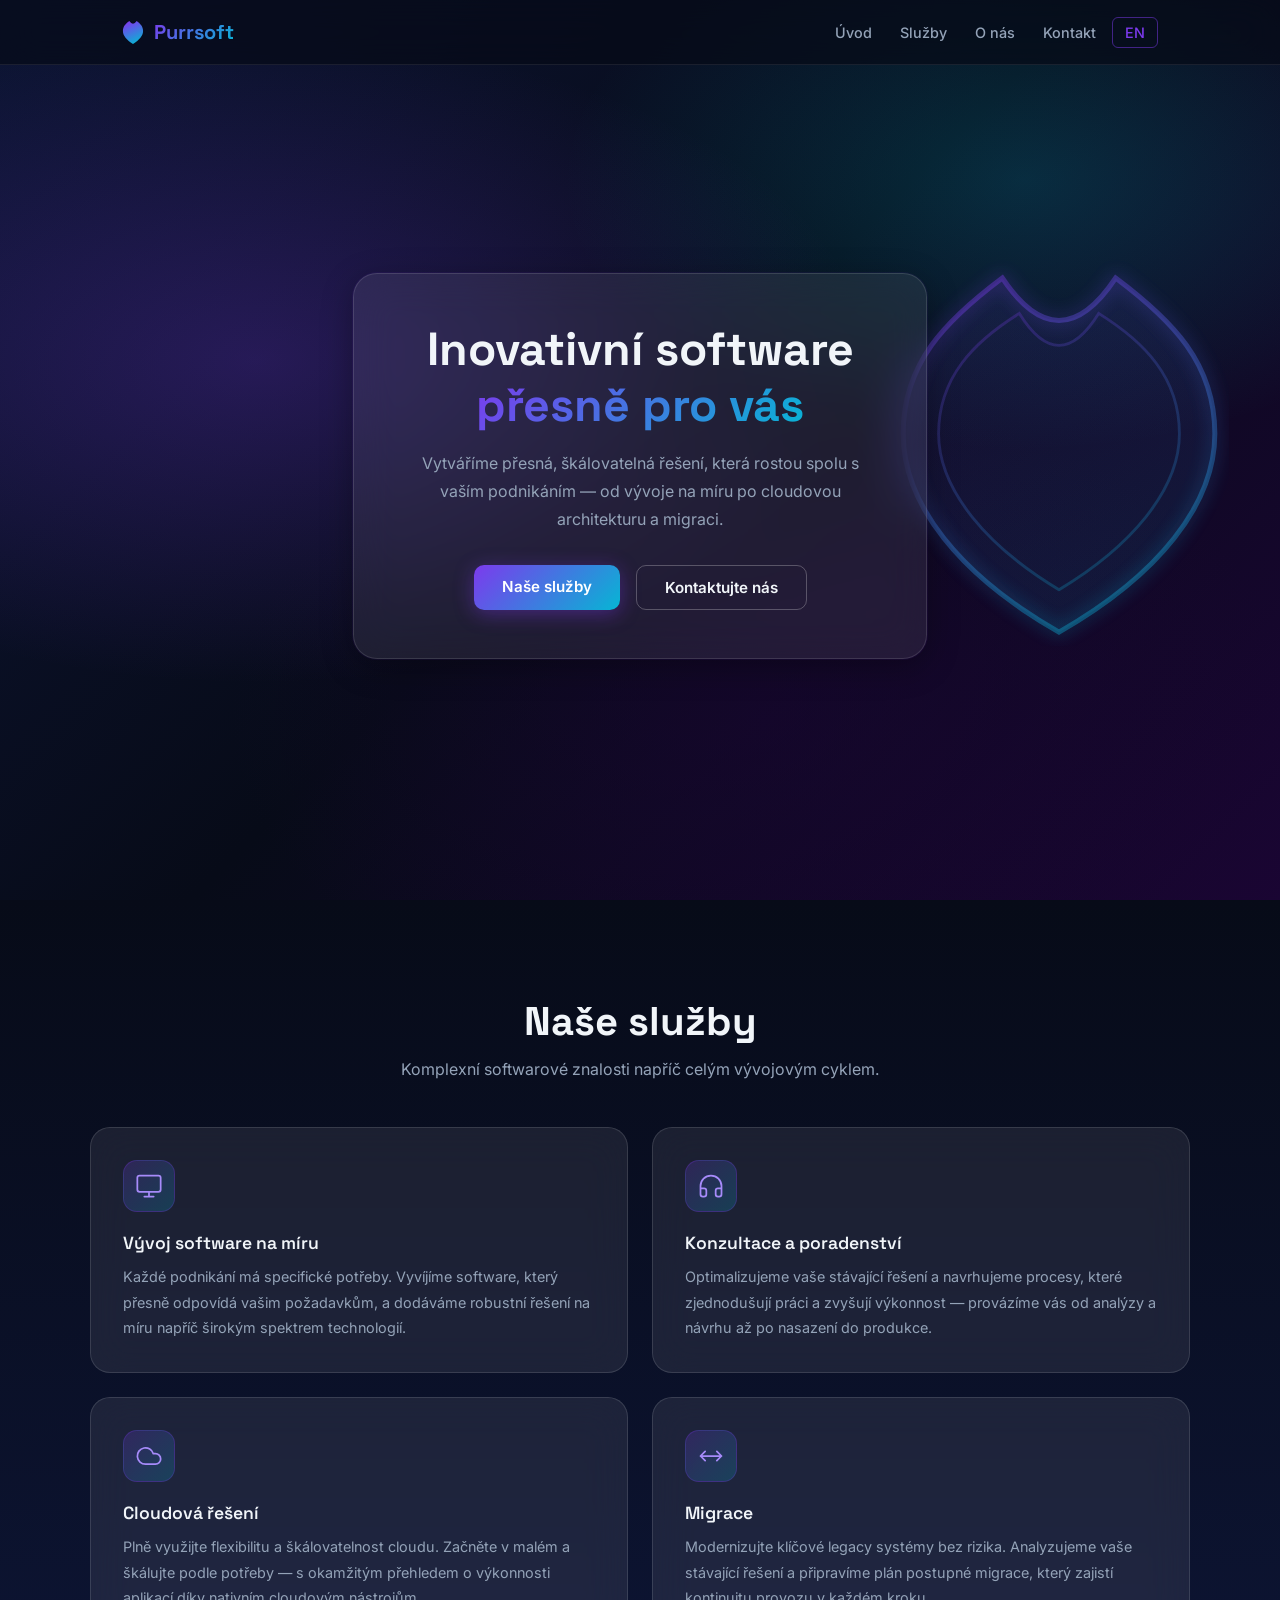
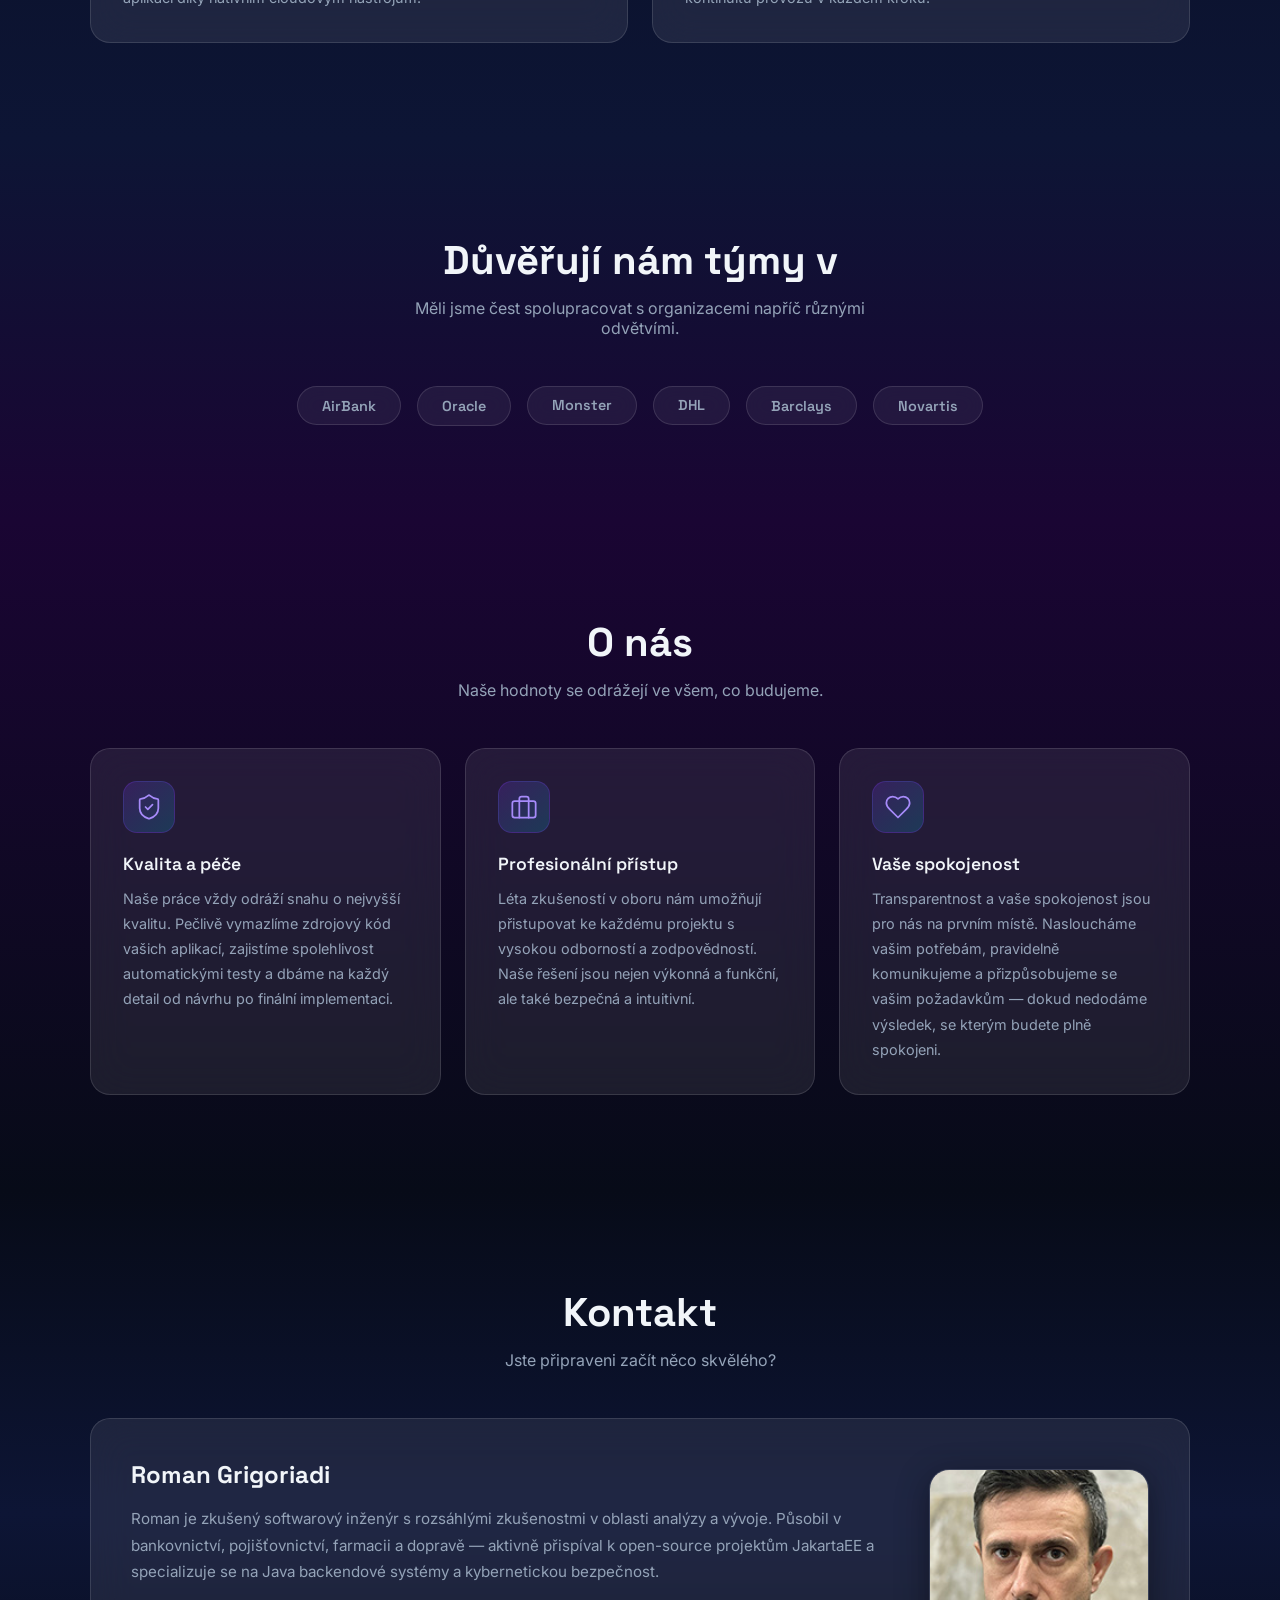
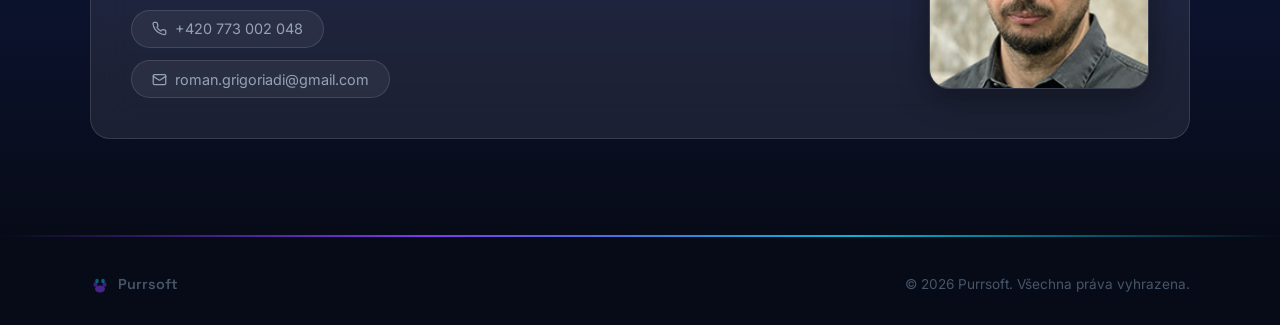
==== cs/index.html @ aad58c9e "Initial commit" ====
<!DOCTYPE html>
<html lang="cs">
<head>
    <meta charset="UTF-8">
    <meta name="viewport" content="width=device-width, initial-scale=1.0">
    <title>Purrsoft – Softwarová řešení</title>
    <link rel="preconnect" href="https://fonts.googleapis.com">
    <link rel="preconnect" href="https://fonts.gstatic.com" crossorigin>
    <link href="https://fonts.googleapis.com/css2?family=Space+Grotesk:wght@400;500;600;700&family=Inter:wght@400;500;600&display=swap" rel="stylesheet">
    <link rel="stylesheet" href="/styles.css">
    <script src="/script.js" defer></script>
</head>
<body>

    <!-- Navigace -->
    <header>
        <nav>
            <a href="#hero" class="nav-logo">
                <svg width="22" height="26" viewBox="0 0 24 28" fill="none" xmlns="http://www.w3.org/2000/svg" aria-hidden="true">
                    <defs>
                        <linearGradient id="catGradNav" x1="30%" y1="0%" x2="70%" y2="100%">
                            <stop offset="0%" stop-color="#7c3aed"/>
                            <stop offset="100%" stop-color="#06b6d4"/>
                        </linearGradient>
                    </defs>
                    <path d="M12,27 C5,23 1,18 1,13 C1,8 4,5 8,2 Q12,8 16,2 C20,5 23,8 23,13 C23,18 19,23 12,27 Z"
                          fill="url(#catGradNav)"/>
                </svg>
                <span>Purrsoft</span>
            </a>
            <ul>
                <li><a href="#hero">Úvod</a></li>
                <li><a href="#services">Služby</a></li>
                <li><a href="#about">O nás</a></li>
                <li><a href="#contact">Kontakt</a></li>
                <li><a href="/index.html" class="lang-toggle">EN</a></li>
            </ul>
        </nav>
    </header>

    <!-- Hero -->
    <section class="hero" id="hero">
        <div class="hero-cat" aria-hidden="true">
            <svg width="340" height="397" viewBox="0 0 24 28" fill="none" xmlns="http://www.w3.org/2000/svg">
                <defs>
                    <linearGradient id="catGradHero" x1="30%" y1="0%" x2="70%" y2="100%">
                        <stop offset="0%" stop-color="#7c3aed"/>
                        <stop offset="100%" stop-color="#06b6d4"/>
                    </linearGradient>
                    <filter id="heroGlow" x="-20%" y="-20%" width="140%" height="140%">
                        <feGaussianBlur stdDeviation="0.6" result="blur"/>
                        <feMerge><feMergeNode in="blur"/><feMergeNode in="SourceGraphic"/></feMerge>
                    </filter>
                </defs>
                <path d="M12,27 C5,23 1,18 1,13 C1,8 4,5 8,2 Q12,8 16,2 C20,5 23,8 23,13 C23,18 19,23 12,27 Z"
                      fill="url(#catGradHero)" opacity="0.10"/>
                <path d="M12,27 C5,23 1,18 1,13 C1,8 4,5 8,2 Q12,8 16,2 C20,5 23,8 23,13 C23,18 19,23 12,27 Z"
                      fill="none" stroke="url(#catGradHero)" stroke-width="0.35" opacity="0.45" filter="url(#heroGlow)"/>
                <path d="M12,24 C7,21 3.5,17 3.5,13 C3.5,9 6,6.5 9.2,4.5 Q12,9 14.8,4.5 C18,6.5 20.5,9 20.5,13 C20.5,17 17,21 12,24 Z"
                      fill="none" stroke="url(#catGradHero)" stroke-width="0.2" opacity="0.25"/>
            </svg>
        </div>
        <div class="hero-content animate-on-scroll">
            <h1>Inovativní software<br><span class="gradient-text">přesně pro vás</span></h1>
            <p>Vytváříme přesná, škálovatelná řešení, která rostou spolu s vaším podnikáním — od vývoje na míru po cloudovou architekturu a migraci.</p>
            <div class="hero-ctas">
                <a href="#services" class="btn-primary">Naše služby</a>
                <a href="#contact" class="btn-outline">Kontaktujte nás</a>
            </div>
        </div>
    </section>

    <!-- Služby -->
    <section id="services" class="section">
        <div class="content">
            <div class="section-heading animate-on-scroll">
                <h2>Naše služby</h2>
                <p>Komplexní softwarové znalosti napříč celým vývojovým cyklem.</p>
            </div>
            <div class="service-grid">
                <div class="glass-card animate-on-scroll">
                    <div class="card-icon">
                        <svg width="28" height="28" viewBox="0 0 24 24" fill="none" stroke="currentColor" stroke-width="1.5" stroke-linecap="round" stroke-linejoin="round">
                            <rect x="2" y="3" width="20" height="14" rx="2"/>
                            <path d="M8 21h8M12 17v4"/>
                        </svg>
                    </div>
                    <h3>Vývoj software na míru</h3>
                    <p>Každé podnikání má specifické potřeby. Vyvíjíme software, který přesně odpovídá vašim požadavkům, a dodáváme robustní řešení na míru napříč širokým spektrem technologií.</p>
                </div>
                <div class="glass-card animate-on-scroll">
                    <div class="card-icon">
                        <svg width="28" height="28" viewBox="0 0 24 24" fill="none" stroke="currentColor" stroke-width="1.5" stroke-linecap="round" stroke-linejoin="round">
                            <path d="M3 14h3a2 2 0 0 1 2 2v3a2 2 0 0 1-2 2H5a2 2 0 0 1-2-2v-7a9 9 0 0 1 18 0v7a2 2 0 0 1-2 2h-1a2 2 0 0 1-2-2v-3a2 2 0 0 1 2-2h3"/>
                        </svg>
                    </div>
                    <h3>Konzultace a poradenství</h3>
                    <p>Optimalizujeme vaše stávající řešení a navrhujeme procesy, které zjednodušují práci a zvyšují výkonnost — provázíme vás od analýzy a návrhu až po nasazení do produkce.</p>
                </div>
                <div class="glass-card animate-on-scroll">
                    <div class="card-icon">
                        <svg width="28" height="28" viewBox="0 0 24 24" fill="none" stroke="currentColor" stroke-width="1.5" stroke-linecap="round" stroke-linejoin="round">
                            <path d="M17.5 19H9a7 7 0 1 1 6.71-9h1.79a4.5 4.5 0 1 1 0 9z"/>
                        </svg>
                    </div>
                    <h3>Cloudová řešení</h3>
                    <p>Plně využijte flexibilitu a škálovatelnost cloudu. Začněte v malém a škálujte podle potřeby — s okamžitým přehledem o výkonnosti aplikací díky nativním cloudovým nástrojům.</p>
                </div>
                <div class="glass-card animate-on-scroll">
                    <div class="card-icon">
                        <svg width="28" height="28" viewBox="0 0 24 24" fill="none" stroke="currentColor" stroke-width="1.5" stroke-linecap="round" stroke-linejoin="round">
                            <path d="m17 8 4 4-4 4M3 12h18M7 8 3 12l4 4"/>
                        </svg>
                    </div>
                    <h3>Migrace</h3>
                    <p>Modernizujte klíčové legacy systémy bez rizika. Analyzujeme vaše stávající řešení a připravíme plán postupné migrace, který zajistí kontinuitu provozu v každém kroku.</p>
                </div>
            </div>
        </div>
    </section>

    <!-- Zákazníci -->
    <section id="customers" class="section">
        <div class="content">
            <div class="section-heading animate-on-scroll">
                <h2>Důvěřují nám týmy v</h2>
                <p>Měli jsme čest spolupracovat s organizacemi napříč různými odvětvími.</p>
            </div>
            <div class="customers-row animate-on-scroll">
                <span class="customer-badge">AirBank</span>
                <span class="customer-badge">Oracle</span>
                <span class="customer-badge">Monster</span>
                <span class="customer-badge">DHL</span>
                <span class="customer-badge">Barclays</span>
                <span class="customer-badge">Novartis</span>
            </div>
        </div>
    </section>

    <!-- O nás -->
    <section id="about" class="section">
        <div class="content">
            <div class="section-heading animate-on-scroll">
                <h2>O nás</h2>
                <p>Naše hodnoty se odrážejí ve všem, co budujeme.</p>
            </div>
            <div class="about-grid">
                <div class="glass-card animate-on-scroll">
                    <div class="card-icon">
                        <svg width="28" height="28" viewBox="0 0 24 24" fill="none" stroke="currentColor" stroke-width="1.5" stroke-linecap="round" stroke-linejoin="round">
                            <path d="M20 13c0 5-3.5 7.5-7.66 8.95a1 1 0 0 1-.67-.01C7.5 20.5 4 18 4 13V6a1 1 0 0 1 1-1c2 0 4.5-1.2 6.24-2.72a1.17 1.17 0 0 1 1.52 0C14.51 3.81 17 5 19 5a1 1 0 0 1 1 1z"/>
                            <path d="m9 12 2 2 4-4"/>
                        </svg>
                    </div>
                    <h3>Kvalita a péče</h3>
                    <p>Naše práce vždy odráží snahu o nejvyšší kvalitu. Pečlivě vymazlíme zdrojový kód vašich aplikací, zajistíme spolehlivost automatickými testy a dbáme na každý detail od návrhu po finální implementaci.</p>
                </div>
                <div class="glass-card animate-on-scroll">
                    <div class="card-icon">
                        <svg width="28" height="28" viewBox="0 0 24 24" fill="none" stroke="currentColor" stroke-width="1.5" stroke-linecap="round" stroke-linejoin="round">
                            <rect width="20" height="14" x="2" y="7" rx="2"/>
                            <path d="M16 21V5a2 2 0 0 0-2-2h-4a2 2 0 0 0-2 2v16"/>
                        </svg>
                    </div>
                    <h3>Profesionální přístup</h3>
                    <p>Léta zkušeností v oboru nám umožňují přistupovat ke každému projektu s vysokou odborností a zodpovědností. Naše řešení jsou nejen výkonná a funkční, ale také bezpečná a intuitivní.</p>
                </div>
                <div class="glass-card animate-on-scroll">
                    <div class="card-icon">
                        <svg width="28" height="28" viewBox="0 0 24 24" fill="none" stroke="currentColor" stroke-width="1.5" stroke-linecap="round" stroke-linejoin="round">
                            <path d="M19 14c1.49-1.46 3-3.21 3-5.5A5.5 5.5 0 0 0 16.5 3c-1.76 0-3 .5-4.5 2-1.5-1.5-2.74-2-4.5-2A5.5 5.5 0 0 0 2 8.5c0 2.3 1.5 4.05 3 5.5l7 7Z"/>
                        </svg>
                    </div>
                    <h3>Vaše spokojenost</h3>
                    <p>Transparentnost a vaše spokojenost jsou pro nás na prvním místě. Nasloucháme vašim potřebám, pravidelně komunikujeme a přizpůsobujeme se vašim požadavkům — dokud nedodáme výsledek, se kterým budete plně spokojeni.</p>
                </div>
            </div>
        </div>
    </section>

    <!-- Kontakt -->
    <section id="contact" class="section">
        <div class="content">
            <div class="section-heading animate-on-scroll">
                <h2>Kontakt</h2>
                <p>Jste připraveni začít něco skvělého?</p>
            </div>
            <div class="contact-card animate-on-scroll">
                <div class="contact-info">
                    <h3>Roman Grigoriadi</h3>
                    <p>Roman je zkušený softwarový inženýr s rozsáhlými zkušenostmi v oblasti analýzy a vývoje. Působil v bankovnictví, pojišťovnictví, farmacii a dopravě — aktivně přispíval k open-source projektům JakartaEE a specializuje se na Java backendové systémy a kybernetickou bezpečnost.</p>
                    <div class="contact-links">
                        <a href="tel:+420773002048" class="contact-pill">
                            <svg width="15" height="15" viewBox="0 0 24 24" fill="none" stroke="currentColor" stroke-width="2" stroke-linecap="round" stroke-linejoin="round"><path d="M22 16.92v3a2 2 0 0 1-2.18 2 19.79 19.79 0 0 1-8.63-3.07A19.5 19.5 0 0 1 4.69 13.1a19.79 19.79 0 0 1-3.07-8.67A2 2 0 0 1 3.6 2.28h3a2 2 0 0 1 2 1.72 12.84 12.84 0 0 0 .7 2.81 2 2 0 0 1-.45 2.11L7.91 9.91a16 16 0 0 0 6.18 6.18l1.81-1.81a2 2 0 0 1 2.11-.45 12.84 12.84 0 0 0 2.81.7A2 2 0 0 1 22 16.92z"/></svg>
                            +420 773 002 048
                        </a>
                        <a href="mailto:roman.grigoriadi@gmail.com" class="contact-pill">
                            <svg width="15" height="15" viewBox="0 0 24 24" fill="none" stroke="currentColor" stroke-width="2" stroke-linecap="round" stroke-linejoin="round"><rect width="20" height="16" x="2" y="4" rx="2"/><path d="m22 7-8.97 5.7a1.94 1.94 0 0 1-2.06 0L2 7"/></svg>
                            roman.grigoriadi@gmail.com
                        </a>
                    </div>
                </div>
                <div class="contact-photo-wrap">
                    <img src="../media/roman.jpg" alt="Roman Grigoriadi" class="contact-photo" />
                </div>
            </div>
        </div>
    </section>

    <!-- Patička -->
    <footer id="footer">
        <div class="footer-inner">
            <div class="footer-brand">
                <svg width="20" height="18" viewBox="0 0 20 18" fill="none" xmlns="http://www.w3.org/2000/svg" aria-hidden="true">
                    <ellipse cx="10" cy="14" rx="5" ry="3.5" fill="rgba(124,58,237,0.55)"/>
                    <ellipse cx="5.5" cy="9.5" rx="2" ry="2.5" fill="rgba(124,58,237,0.45)"/>
                    <ellipse cx="14.5" cy="9.5" rx="2" ry="2.5" fill="rgba(124,58,237,0.45)"/>
                    <ellipse cx="7" cy="6" rx="1.8" ry="2.2" fill="rgba(6,182,212,0.5)"/>
                    <ellipse cx="13" cy="6" rx="1.8" ry="2.2" fill="rgba(6,182,212,0.5)"/>
                </svg>
                <span>Purrsoft</span>
            </div>
            <p>&copy; 2026 Purrsoft. Všechna práva vyhrazena.</p>
        </div>
    </footer>

</body>
</html>
---- styles.css ----
/* =============================================
   Purrsoft 2026 – Glassmorphism Redesign
   ============================================= */

*, *::before, *::after {
    margin: 0;
    padding: 0;
    box-sizing: border-box;
}

html {
    scroll-behavior: smooth;
}

body {
    font-family: 'Inter', sans-serif;
    background-color: #070b18;
    color: #f1f5f9;
    min-height: 100vh;
    overflow-x: hidden;
}

/* ---- Navigation ---- */

header {
    position: fixed;
    top: 0;
    left: 0;
    width: 100%;
    z-index: 100;
    background: rgba(7, 11, 24, 0.7);
    backdrop-filter: blur(20px);
    -webkit-backdrop-filter: blur(20px);
    border-bottom: 1px solid rgba(255, 255, 255, 0.08);
}

nav {
    display: flex;
    align-items: center;
    justify-content: space-between;
    max-width: 1100px;
    margin: 0 auto;
    padding: 0 2rem;
    height: 64px;
}

.nav-logo {
    display: flex;
    align-items: center;
    gap: 0.6rem;
    text-decoration: none;
    font-family: 'Space Grotesk', sans-serif;
    font-weight: 700;
    font-size: 1.25rem;
}

.nav-logo span {
    background: linear-gradient(135deg, #7c3aed, #06b6d4);
    -webkit-background-clip: text;
    -webkit-text-fill-color: transparent;
    background-clip: text;
}

nav ul {
    list-style: none;
    display: flex;
    gap: 0.25rem;
    align-items: center;
}

nav ul li a {
    color: #94a3b8;
    text-decoration: none;
    font-size: 0.9rem;
    font-weight: 500;
    padding: 0.4rem 0.75rem;
    border-radius: 6px;
    transition: color 0.2s, background 0.2s;
}

nav ul li a:hover {
    color: #f1f5f9;
    background: rgba(255, 255, 255, 0.06);
}

.lang-toggle {
    border: 1px solid rgba(124, 58, 237, 0.5) !important;
    color: #7c3aed !important;
}

.lang-toggle:hover {
    background: rgba(124, 58, 237, 0.15) !important;
    color: #a78bfa !important;
}

/* ---- Hero ---- */

.hero {
    position: relative;
    width: 100%;
    min-height: 100vh;
    display: flex;
    align-items: center;
    justify-content: center;
    overflow: hidden;
    padding: 64px 2rem 2rem;
}

.hero::before {
    content: '';
    position: absolute;
    inset: 0;
    background:
        radial-gradient(ellipse 80% 60% at 20% 40%, rgba(124, 58, 237, 0.25) 0%, transparent 60%),
        radial-gradient(ellipse 60% 50% at 80% 20%, rgba(6, 182, 212, 0.2) 0%, transparent 60%),
        radial-gradient(ellipse 70% 60% at 60% 80%, rgba(26, 5, 51, 0.5) 0%, transparent 60%),
        linear-gradient(135deg, #0d1535 0%, #070b18 50%, #1a0533 100%);
    z-index: 0;
}

.hero-cat {
    position: absolute;
    right: 4%;
    top: 50%;
    transform: translateY(-50%);
    pointer-events: none;
    z-index: 1;
}

.hero-content {
    position: relative;
    z-index: 2;
    background: rgba(255, 255, 255, 0.08);
    backdrop-filter: blur(20px);
    -webkit-backdrop-filter: blur(20px);
    border: 1px solid rgba(255, 255, 255, 0.12);
    border-radius: 24px;
    padding: 3rem 3.5rem;
    max-width: 580px;
    text-align: center;
    animation: float 6s ease-in-out infinite;
    box-shadow: 0 8px 32px rgba(0, 0, 0, 0.3), 0 0 0 1px rgba(124, 58, 237, 0.08);
}

@keyframes float {
    0%, 100% { transform: translateY(0); }
    50%       { transform: translateY(-12px); }
}

.hero-content h1 {
    font-family: 'Space Grotesk', sans-serif;
    font-size: clamp(1.9rem, 5vw, 2.9rem);
    font-weight: 700;
    line-height: 1.2;
    margin-bottom: 1rem;
    color: #f1f5f9;
}

.gradient-text {
    background: linear-gradient(135deg, #7c3aed, #06b6d4);
    -webkit-background-clip: text;
    -webkit-text-fill-color: transparent;
    background-clip: text;
}

.hero-content p {
    color: #94a3b8;
    font-size: 1rem;
    line-height: 1.75;
    max-width: 460px;
    margin: 0 auto 2rem;
}

.hero-ctas {
    display: flex;
    gap: 1rem;
    justify-content: center;
    flex-wrap: wrap;
}

.btn-primary {
    padding: 0.75rem 1.75rem;
    background: linear-gradient(135deg, #7c3aed, #06b6d4);
    color: #fff;
    text-decoration: none;
    font-weight: 600;
    font-size: 0.95rem;
    border-radius: 10px;
    transition: opacity 0.2s, transform 0.2s;
    box-shadow: 0 4px 20px rgba(124, 58, 237, 0.4);
}

.btn-primary:hover {
    opacity: 0.88;
    transform: translateY(-2px);
}

.btn-outline {
    padding: 0.75rem 1.75rem;
    background: transparent;
    color: #f1f5f9;
    text-decoration: none;
    font-weight: 600;
    font-size: 0.95rem;
    border-radius: 10px;
    border: 1px solid rgba(255, 255, 255, 0.25);
    transition: background 0.2s, transform 0.2s;
}

.btn-outline:hover {
    background: rgba(255, 255, 255, 0.08);
    transform: translateY(-2px);
}

/* ---- Sections (shared) ---- */

.section {
    padding: 6rem 2rem;
    display: flex;
    justify-content: center;
}

section {
    scroll-margin-top: 80px;
}

.content {
    width: 100%;
    max-width: 1100px;
}

.section-heading {
    text-align: center;
    margin-bottom: 3rem;
}

.section-heading h2 {
    font-family: 'Space Grotesk', sans-serif;
    font-size: clamp(1.75rem, 4vw, 2.5rem);
    font-weight: 700;
    color: #f1f5f9;
    margin-bottom: 0.75rem;
}

.section-heading p {
    color: #94a3b8;
    font-size: 1rem;
    max-width: 480px;
    margin: 0 auto;
}

/* ---- Glass Card ---- */

.glass-card {
    background: rgba(255, 255, 255, 0.08);
    backdrop-filter: blur(20px);
    -webkit-backdrop-filter: blur(20px);
    border: 1px solid rgba(255, 255, 255, 0.12);
    border-radius: 20px;
    padding: 2rem;
    transition: transform 0.3s ease, box-shadow 0.3s ease, border-color 0.3s ease;
}

.glass-card:hover {
    transform: translateY(-6px) scale(1.01);
    box-shadow:
        0 20px 40px rgba(0, 0, 0, 0.3),
        0 0 0 1px rgba(124, 58, 237, 0.3),
        0 0 30px rgba(124, 58, 237, 0.12);
    border-color: rgba(124, 58, 237, 0.4);
}

.card-icon {
    width: 52px;
    height: 52px;
    background: linear-gradient(135deg, rgba(124, 58, 237, 0.2), rgba(6, 182, 212, 0.2));
    border: 1px solid rgba(124, 58, 237, 0.25);
    border-radius: 14px;
    display: flex;
    align-items: center;
    justify-content: center;
    margin-bottom: 1.25rem;
    color: #a78bfa;
}

.glass-card h3 {
    font-family: 'Space Grotesk', sans-serif;
    font-size: 1.1rem;
    font-weight: 600;
    color: #f1f5f9;
    margin-bottom: 0.65rem;
}

.glass-card p {
    color: #94a3b8;
    font-size: 0.9rem;
    line-height: 1.75;
    max-width: 100%;
    margin: 0;
}

/* ---- Services ---- */

#services {
    background: linear-gradient(180deg, #070b18 0%, #0d1535 100%);
}

.service-grid {
    display: grid;
    grid-template-columns: repeat(2, 1fr);
    gap: 1.5rem;
}

/* ---- Customers ---- */

#customers {
    background: linear-gradient(180deg, #0d1535 0%, #1a0533 100%);
}

.customers-row {
    display: flex;
    flex-wrap: wrap;
    gap: 1rem;
    justify-content: center;
}

.customer-badge {
    background: rgba(255, 255, 255, 0.06);
    border: 1px solid rgba(255, 255, 255, 0.12);
    color: #94a3b8;
    font-family: 'Space Grotesk', sans-serif;
    font-weight: 600;
    font-size: 0.9rem;
    padding: 0.6rem 1.5rem;
    border-radius: 100px;
    backdrop-filter: blur(10px);
    transition: transform 0.2s, color 0.2s, border-color 0.2s;
    cursor: default;
}

.customer-badge:hover {
    transform: scale(1.05);
    color: #f1f5f9;
    border-color: rgba(124, 58, 237, 0.4);
}

/* ---- About ---- */

#about {
    background: linear-gradient(180deg, #1a0533 0%, #070b18 100%);
}

.about-grid {
    display: grid;
    grid-template-columns: repeat(3, 1fr);
    gap: 1.5rem;
}

/* ---- Contact ---- */

#contact {
    background: linear-gradient(180deg, #070b18 0%, #0d1535 50%, #070b18 100%);
}

.contact-card {
    background: rgba(255, 255, 255, 0.08);
    backdrop-filter: blur(20px);
    -webkit-backdrop-filter: blur(20px);
    border: 1px solid rgba(255, 255, 255, 0.12);
    border-radius: 20px;
    padding: 2.5rem;
    display: flex;
    gap: 2.5rem;
    align-items: center;
}

.contact-info {
    flex: 1;
}

.contact-info h3 {
    font-family: 'Space Grotesk', sans-serif;
    font-size: 1.5rem;
    font-weight: 700;
    color: #f1f5f9;
    margin-bottom: 1rem;
}

.contact-info > p {
    color: #94a3b8;
    font-size: 0.95rem;
    line-height: 1.75;
    margin-bottom: 1.5rem;
    max-width: 100%;
}

.contact-links {
    display: flex;
    flex-direction: column;
    gap: 0.75rem;
}

.contact-pill {
    display: inline-flex;
    align-items: center;
    gap: 0.5rem;
    padding: 0.6rem 1.25rem;
    background: rgba(255, 255, 255, 0.06);
    border: 1px solid rgba(255, 255, 255, 0.12);
    border-radius: 100px;
    color: #94a3b8;
    text-decoration: none;
    font-size: 0.9rem;
    width: fit-content;
    transition: color 0.2s, border-color 0.2s, background 0.2s;
}

.contact-pill:hover {
    color: #f1f5f9;
    border-color: rgba(6, 182, 212, 0.4);
    background: rgba(6, 182, 212, 0.08);
}

.contact-photo-wrap {
    flex-shrink: 0;
}

.contact-photo {
    width: 220px;
    height: 220px;
    object-fit: cover;
    border-radius: 20px;
    border: 1px solid rgba(255, 255, 255, 0.12);
    box-shadow: 0 8px 32px rgba(0, 0, 0, 0.4);
    display: block;
}

/* ---- Footer ---- */

footer {
    background: #070b18;
    padding: 2.5rem 2rem 2rem;
    position: relative;
}

footer::before {
    content: '';
    position: absolute;
    top: 0;
    left: 0;
    right: 0;
    height: 2px;
    background: linear-gradient(90deg, transparent, #7c3aed, #06b6d4, transparent);
}

.footer-inner {
    max-width: 1100px;
    margin: 0 auto;
    display: flex;
    align-items: center;
    justify-content: space-between;
}

.footer-brand {
    display: flex;
    align-items: center;
    gap: 0.5rem;
    font-family: 'Space Grotesk', sans-serif;
    font-weight: 600;
    color: #475569;
    font-size: 0.9rem;
}

footer p {
    color: #475569;
    font-size: 0.85rem;
    margin: 0;
}

/* ---- Scroll Animations ---- */

.animate-on-scroll {
    opacity: 0;
    transform: translateY(30px);
    transition: opacity 0.6s ease, transform 0.6s ease;
}

.animate-on-scroll.visible {
    opacity: 1;
    transform: translateY(0);
}

/* ---- Responsive ---- */

@media (max-width: 768px) {
    .service-grid {
        grid-template-columns: 1fr;
    }

    .about-grid {
        grid-template-columns: 1fr;
    }

    .contact-card {
        flex-direction: column;
    }

    .contact-photo-wrap {
        order: -1;
    }

    .contact-photo {
        width: 160px;
        height: 160px;
    }

    .hero-cat {
        display: none;
    }

    .hero-content {
        padding: 2rem 1.5rem;
        margin: 0 0.5rem;
    }

    nav ul li a {
        padding: 0.4rem 0.45rem;
        font-size: 0.82rem;
    }

    .footer-inner {
        flex-direction: column;
        gap: 0.5rem;
        text-align: center;
    }
}
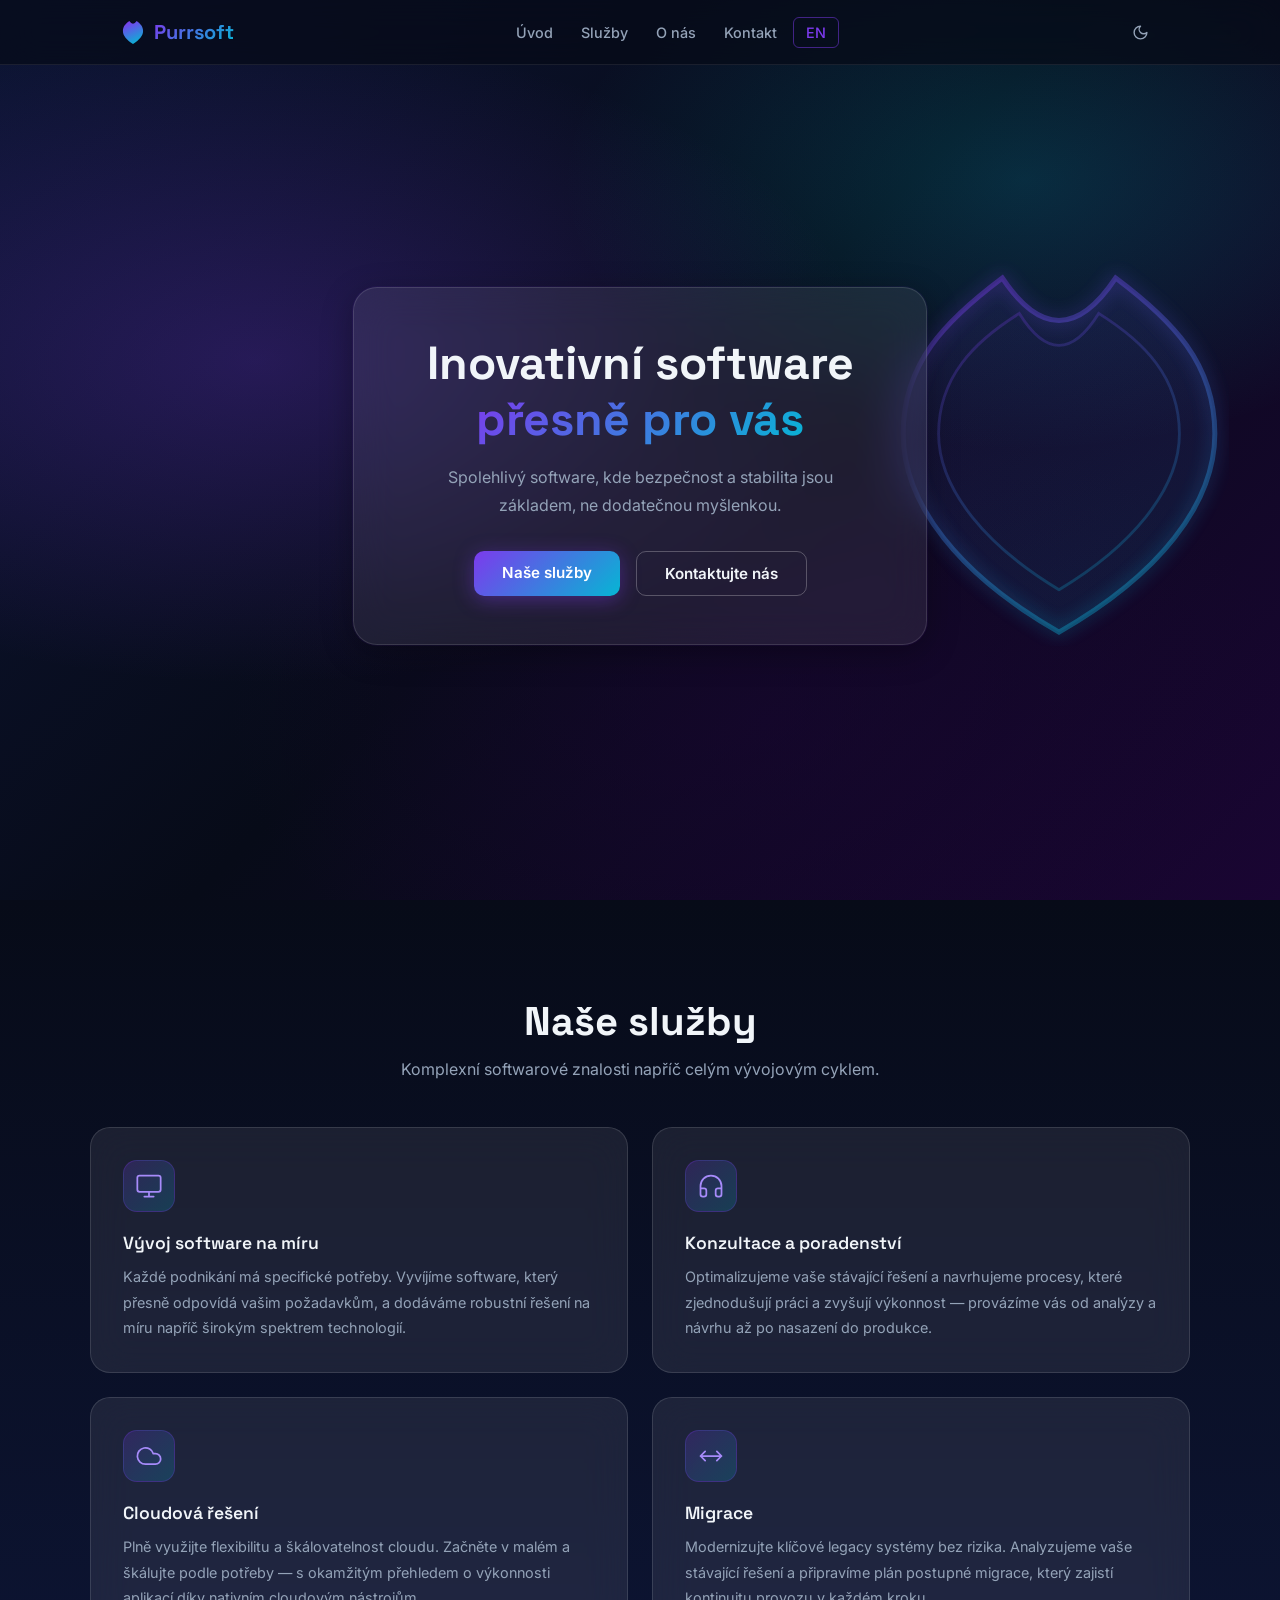
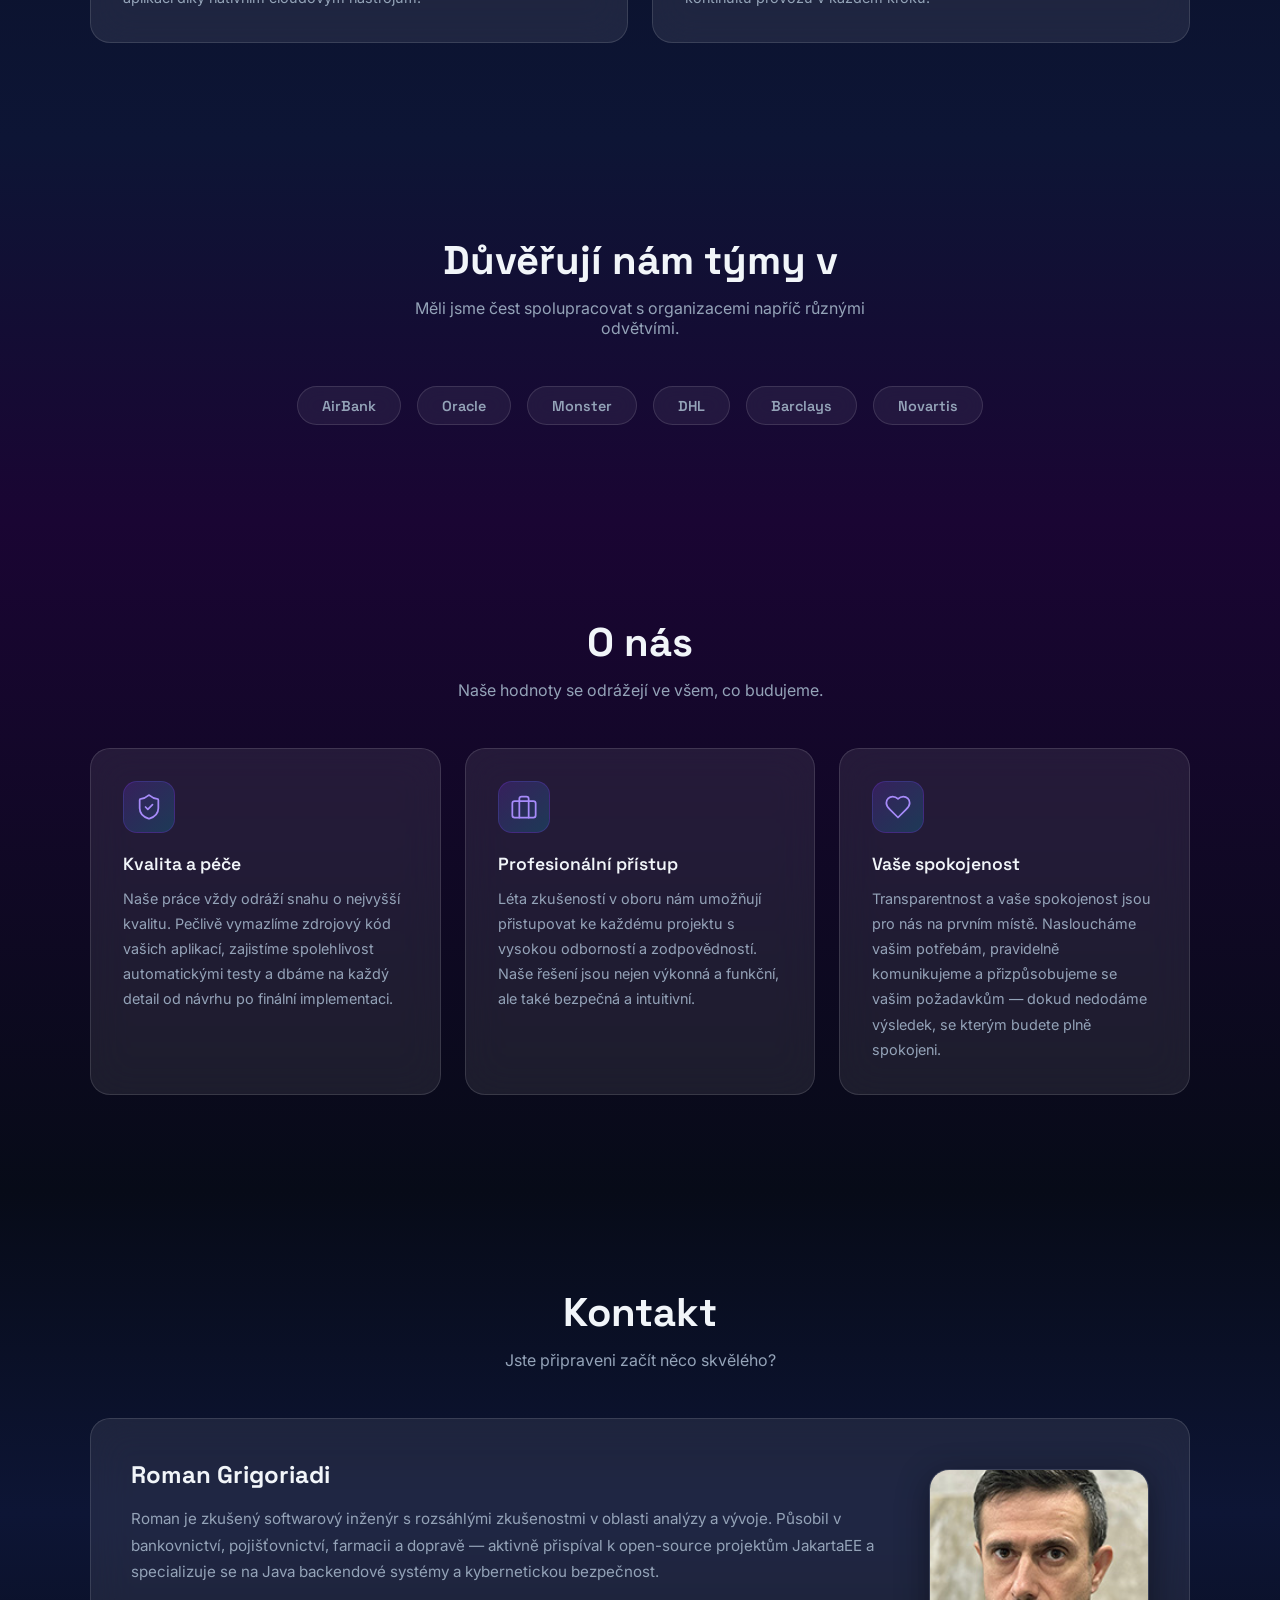
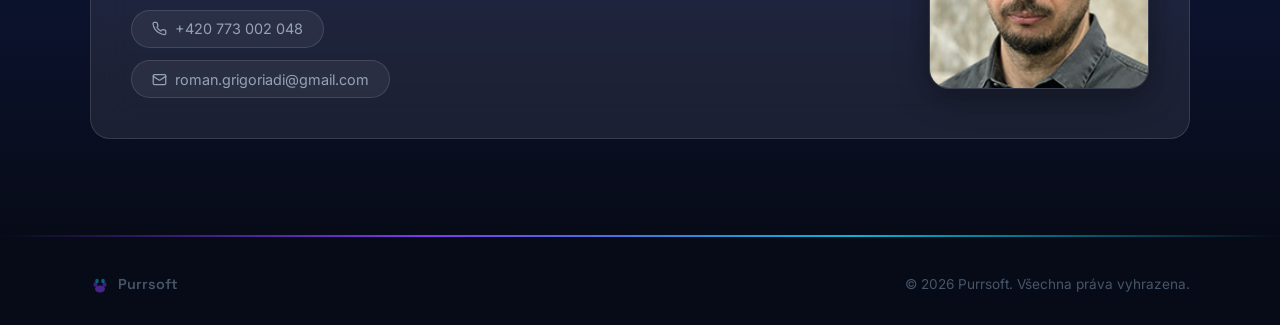
==== commit aa062438: "Light/Dark mode, animation effects" ====
--- a/cs/index.html
+++ b/cs/index.html
@@ -35,6 +35,16 @@
                 <li><a href="#contact">Kontakt</a></li>
                 <li><a href="/index.html" class="lang-toggle">EN</a></li>
             </ul>
+            <div class="nav-actions">
+                <button id="theme-toggle" class="nav-icon-btn" aria-label="Přepnout motiv">
+                    <svg class="icon-moon" width="17" height="17" viewBox="0 0 24 24" fill="none" stroke="currentColor" stroke-width="2" stroke-linecap="round" stroke-linejoin="round"><path d="M12 3a6 6 0 0 0 9 9 9 9 0 1 1-9-9Z"/></svg>
+                    <svg class="icon-sun" width="17" height="17" viewBox="0 0 24 24" fill="none" stroke="currentColor" stroke-width="2" stroke-linecap="round" stroke-linejoin="round"><circle cx="12" cy="12" r="4"/><path d="M12 2v2M12 20v2M4.93 4.93l1.41 1.41M17.66 17.66l1.41 1.41M2 12h2M20 12h2M6.34 17.66l-1.41 1.41M19.07 4.93l-1.41 1.41"/></svg>
+                </button>
+                <button id="nav-toggle" class="nav-icon-btn nav-toggle" aria-label="Menu" aria-expanded="false">
+                    <svg class="icon-hamburger" width="20" height="20" viewBox="0 0 24 24" fill="none" stroke="currentColor" stroke-width="2" stroke-linecap="round"><line x1="4" y1="7" x2="20" y2="7"/><line x1="4" y1="12" x2="20" y2="12"/><line x1="4" y1="17" x2="20" y2="17"/></svg>
+                    <svg class="icon-close" width="20" height="20" viewBox="0 0 24 24" fill="none" stroke="currentColor" stroke-width="2" stroke-linecap="round"><line x1="18" y1="6" x2="6" y2="18"/><line x1="6" y1="6" x2="18" y2="18"/></svg>
+                </button>
+            </div>
         </nav>
     </header>
 
@@ -62,7 +72,7 @@
         </div>
         <div class="hero-content animate-on-scroll">
             <h1>Inovativní software<br><span class="gradient-text">přesně pro vás</span></h1>
-            <p>Vytváříme přesná, škálovatelná řešení, která rostou spolu s vaším podnikáním — od vývoje na míru po cloudovou architekturu a migraci.</p>
+            <p>Spolehlivý software, kde bezpečnost a stabilita jsou základem, ne dodatečnou myšlenkou.</p>
             <div class="hero-ctas">
                 <a href="#services" class="btn-primary">Naše služby</a>
                 <a href="#contact" class="btn-outline">Kontaktujte nás</a>
@@ -126,13 +136,13 @@
                 <h2>Důvěřují nám týmy v</h2>
                 <p>Měli jsme čest spolupracovat s organizacemi napříč různými odvětvími.</p>
             </div>
-            <div class="customers-row animate-on-scroll">
-                <span class="customer-badge">AirBank</span>
-                <span class="customer-badge">Oracle</span>
-                <span class="customer-badge">Monster</span>
-                <span class="customer-badge">DHL</span>
-                <span class="customer-badge">Barclays</span>
-                <span class="customer-badge">Novartis</span>
+            <div class="customers-row">
+                <span class="customer-badge animate-on-scroll">AirBank</span>
+                <span class="customer-badge animate-on-scroll">Oracle</span>
+                <span class="customer-badge animate-on-scroll">Monster</span>
+                <span class="customer-badge animate-on-scroll">DHL</span>
+                <span class="customer-badge animate-on-scroll">Barclays</span>
+                <span class="customer-badge animate-on-scroll">Novartis</span>
             </div>
         </div>
     </section>
--- a/styles.css
+++ b/styles.css
@@ -1,6 +1,70 @@
 /* =============================================
    Purrsoft 2026 – Glassmorphism Redesign
    ============================================= */
+
+/* --- Theme Variables --- */
+
+:root {
+    --bg:           #070b18;
+    --bg-2:         #0d1535;
+    --bg-3:         #1a0533;
+    --text:         #f1f5f9;
+    --muted:        #94a3b8;
+    --subtle:       #475569;
+
+    --glass:        rgba(255, 255, 255, 0.08);
+    --glass-border: rgba(255, 255, 255, 0.12);
+    --outline:      rgba(255, 255, 255, 0.25);
+    --pill-bg:      rgba(255, 255, 255, 0.06);
+    --pill-border:  rgba(255, 255, 255, 0.12);
+
+    --nav-bg:       rgba(7, 11, 24, 0.7);
+    --nav-border:   rgba(255, 255, 255, 0.08);
+    --nav-hover:    rgba(255, 255, 255, 0.06);
+
+    --icon-color:   #a78bfa;
+
+    --shadow-card:  0 8px 32px rgba(0, 0, 0, 0.3), 0 0 0 1px rgba(124, 58, 237, 0.08);
+    --shadow-hover: 0 20px 40px rgba(0, 0, 0, 0.3), 0 0 0 1px rgba(124, 58, 237, 0.3), 0 0 30px rgba(124, 58, 237, 0.12);
+
+    --hero-gradient:
+        radial-gradient(ellipse 80% 60% at 20% 40%, rgba(124, 58, 237, 0.25) 0%, transparent 60%),
+        radial-gradient(ellipse 60% 50% at 80% 20%, rgba(6, 182, 212, 0.2) 0%, transparent 60%),
+        radial-gradient(ellipse 70% 60% at 60% 80%, rgba(26, 5, 51, 0.5) 0%, transparent 60%),
+        linear-gradient(135deg, #0d1535 0%, #070b18 50%, #1a0533 100%);
+}
+
+html.light-mode {
+    --bg:           #f0f4ff;
+    --bg-2:         #e8eeff;
+    --bg-3:         #ede8ff;
+    --text:         #0f172a;
+    --muted:        #475569;
+    --subtle:       #94a3b8;
+
+    --glass:        rgba(255, 255, 255, 0.60);
+    --glass-border: rgba(0, 0, 0, 0.09);
+    --outline:      rgba(0, 0, 0, 0.18);
+    --pill-bg:      rgba(0, 0, 0, 0.04);
+    --pill-border:  rgba(0, 0, 0, 0.10);
+
+    --nav-bg:       rgba(240, 244, 255, 0.85);
+    --nav-border:   rgba(0, 0, 0, 0.08);
+    --nav-hover:    rgba(0, 0, 0, 0.05);
+
+    --icon-color:   #7c3aed;
+
+    --shadow-card:  0 8px 32px rgba(0, 0, 0, 0.08), 0 0 0 1px rgba(124, 58, 237, 0.08);
+    --shadow-hover: 0 20px 40px rgba(0, 0, 0, 0.12), 0 0 0 1px rgba(124, 58, 237, 0.3), 0 0 20px rgba(124, 58, 237, 0.08);
+
+    --hero-gradient:
+        radial-gradient(ellipse 80% 60% at 20% 40%, rgba(124, 58, 237, 0.12) 0%, transparent 60%),
+        radial-gradient(ellipse 60% 50% at 80% 20%, rgba(6, 182, 212, 0.10) 0%, transparent 60%),
+        radial-gradient(ellipse 70% 60% at 60% 80%, rgba(124, 58, 237, 0.06) 0%, transparent 60%),
+        linear-gradient(135deg, #e8eeff 0%, #f0f4ff 50%, #ede8ff 100%);
+}
+
+/* --- Reset --- */
 
 *, *::before, *::after {
     margin: 0;
@@ -14,13 +78,14 @@
 
 body {
     font-family: 'Inter', sans-serif;
-    background-color: #070b18;
-    color: #f1f5f9;
+    background-color: var(--bg);
+    color: var(--text);
     min-height: 100vh;
     overflow-x: hidden;
-}
-
-/* ---- Navigation ---- */
+    transition: background-color 0.3s ease, color 0.3s ease;
+}
+
+/* --- Navigation --- */
 
 header {
     position: fixed;
@@ -28,10 +93,11 @@
     left: 0;
     width: 100%;
     z-index: 100;
-    background: rgba(7, 11, 24, 0.7);
+    background: var(--nav-bg);
     backdrop-filter: blur(20px);
     -webkit-backdrop-filter: blur(20px);
-    border-bottom: 1px solid rgba(255, 255, 255, 0.08);
+    border-bottom: 1px solid var(--nav-border);
+    transition: background 0.3s ease, border-color 0.3s ease;
 }
 
 nav {
@@ -69,7 +135,7 @@
 }
 
 nav ul li a {
-    color: #94a3b8;
+    color: var(--muted);
     text-decoration: none;
     font-size: 0.9rem;
     font-weight: 500;
@@ -79,8 +145,8 @@
 }
 
 nav ul li a:hover {
-    color: #f1f5f9;
-    background: rgba(255, 255, 255, 0.06);
+    color: var(--text);
+    background: var(--nav-hover);
 }
 
 .lang-toggle {
@@ -93,7 +159,48 @@
     color: #a78bfa !important;
 }
 
-/* ---- Hero ---- */
+/* Nav action buttons: theme toggle + hamburger */
+
+.nav-actions {
+    display: flex;
+    align-items: center;
+    gap: 0.25rem;
+    margin-left: 0.75rem;
+}
+
+.nav-icon-btn {
+    display: flex;
+    align-items: center;
+    justify-content: center;
+    width: 36px;
+    height: 36px;
+    background: none;
+    border: none;
+    border-radius: 8px;
+    cursor: pointer;
+    color: var(--muted);
+    transition: color 0.2s, background 0.2s;
+}
+
+.nav-icon-btn:hover {
+    color: var(--text);
+    background: var(--nav-hover);
+}
+
+/* Theme icon: show moon in dark mode, sun in light mode */
+.icon-sun  { display: none;  }
+html.light-mode .icon-sun  { display: block; }
+html.light-mode .icon-moon { display: none;  }
+
+/* Hamburger icon: show hamburger by default, X when open */
+.icon-close { display: none; }
+nav.nav-open .icon-close     { display: block; }
+nav.nav-open .icon-hamburger { display: none;  }
+
+/* Hamburger button hidden on desktop */
+.nav-toggle { display: none; }
+
+/* --- Hero --- */
 
 .hero {
     position: relative;
@@ -110,12 +217,9 @@
     content: '';
     position: absolute;
     inset: 0;
-    background:
-        radial-gradient(ellipse 80% 60% at 20% 40%, rgba(124, 58, 237, 0.25) 0%, transparent 60%),
-        radial-gradient(ellipse 60% 50% at 80% 20%, rgba(6, 182, 212, 0.2) 0%, transparent 60%),
-        radial-gradient(ellipse 70% 60% at 60% 80%, rgba(26, 5, 51, 0.5) 0%, transparent 60%),
-        linear-gradient(135deg, #0d1535 0%, #070b18 50%, #1a0533 100%);
+    background: var(--hero-gradient);
     z-index: 0;
+    transition: background 0.4s ease;
 }
 
 .hero-cat {
@@ -130,16 +234,17 @@
 .hero-content {
     position: relative;
     z-index: 2;
-    background: rgba(255, 255, 255, 0.08);
+    background: var(--glass);
     backdrop-filter: blur(20px);
     -webkit-backdrop-filter: blur(20px);
-    border: 1px solid rgba(255, 255, 255, 0.12);
+    border: 1px solid var(--glass-border);
     border-radius: 24px;
     padding: 3rem 3.5rem;
     max-width: 580px;
     text-align: center;
     animation: float 6s ease-in-out infinite;
-    box-shadow: 0 8px 32px rgba(0, 0, 0, 0.3), 0 0 0 1px rgba(124, 58, 237, 0.08);
+    box-shadow: var(--shadow-card);
+    transition: background 0.3s ease, border-color 0.3s ease;
 }
 
 @keyframes float {
@@ -153,7 +258,7 @@
     font-weight: 700;
     line-height: 1.2;
     margin-bottom: 1rem;
-    color: #f1f5f9;
+    color: var(--text);
 }
 
 .gradient-text {
@@ -164,7 +269,7 @@
 }
 
 .hero-content p {
-    color: #94a3b8;
+    color: var(--muted);
     font-size: 1rem;
     line-height: 1.75;
     max-width: 460px;
@@ -198,21 +303,21 @@
 .btn-outline {
     padding: 0.75rem 1.75rem;
     background: transparent;
-    color: #f1f5f9;
+    color: var(--text);
     text-decoration: none;
     font-weight: 600;
     font-size: 0.95rem;
     border-radius: 10px;
-    border: 1px solid rgba(255, 255, 255, 0.25);
+    border: 1px solid var(--outline);
     transition: background 0.2s, transform 0.2s;
 }
 
 .btn-outline:hover {
-    background: rgba(255, 255, 255, 0.08);
+    background: var(--nav-hover);
     transform: translateY(-2px);
 }
 
-/* ---- Sections (shared) ---- */
+/* --- Sections (shared) --- */
 
 .section {
     padding: 6rem 2rem;
@@ -238,35 +343,32 @@
     font-family: 'Space Grotesk', sans-serif;
     font-size: clamp(1.75rem, 4vw, 2.5rem);
     font-weight: 700;
-    color: #f1f5f9;
+    color: var(--text);
     margin-bottom: 0.75rem;
 }
 
 .section-heading p {
-    color: #94a3b8;
+    color: var(--muted);
     font-size: 1rem;
     max-width: 480px;
     margin: 0 auto;
 }
 
-/* ---- Glass Card ---- */
+/* --- Glass Card --- */
 
 .glass-card {
-    background: rgba(255, 255, 255, 0.08);
+    background: var(--glass);
     backdrop-filter: blur(20px);
     -webkit-backdrop-filter: blur(20px);
-    border: 1px solid rgba(255, 255, 255, 0.12);
+    border: 1px solid var(--glass-border);
     border-radius: 20px;
     padding: 2rem;
-    transition: transform 0.3s ease, box-shadow 0.3s ease, border-color 0.3s ease;
+    transition: transform 0.3s ease, box-shadow 0.3s ease, border-color 0.3s ease, background 0.3s ease;
 }
 
 .glass-card:hover {
     transform: translateY(-6px) scale(1.01);
-    box-shadow:
-        0 20px 40px rgba(0, 0, 0, 0.3),
-        0 0 0 1px rgba(124, 58, 237, 0.3),
-        0 0 30px rgba(124, 58, 237, 0.12);
+    box-shadow: var(--shadow-hover);
     border-color: rgba(124, 58, 237, 0.4);
 }
 
@@ -280,29 +382,29 @@
     align-items: center;
     justify-content: center;
     margin-bottom: 1.25rem;
-    color: #a78bfa;
+    color: var(--icon-color);
 }
 
 .glass-card h3 {
     font-family: 'Space Grotesk', sans-serif;
     font-size: 1.1rem;
     font-weight: 600;
-    color: #f1f5f9;
+    color: var(--text);
     margin-bottom: 0.65rem;
 }
 
 .glass-card p {
-    color: #94a3b8;
+    color: var(--muted);
     font-size: 0.9rem;
     line-height: 1.75;
     max-width: 100%;
     margin: 0;
 }
 
-/* ---- Services ---- */
+/* --- Services --- */
 
 #services {
-    background: linear-gradient(180deg, #070b18 0%, #0d1535 100%);
+    background: linear-gradient(180deg, var(--bg) 0%, var(--bg-2) 100%);
 }
 
 .service-grid {
@@ -311,10 +413,10 @@
     gap: 1.5rem;
 }
 
-/* ---- Customers ---- */
+/* --- Customers --- */
 
 #customers {
-    background: linear-gradient(180deg, #0d1535 0%, #1a0533 100%);
+    background: linear-gradient(180deg, var(--bg-2) 0%, var(--bg-3) 100%);
 }
 
 .customers-row {
@@ -325,29 +427,29 @@
 }
 
 .customer-badge {
-    background: rgba(255, 255, 255, 0.06);
-    border: 1px solid rgba(255, 255, 255, 0.12);
-    color: #94a3b8;
+    background: var(--pill-bg);
+    border: 1px solid var(--pill-border);
+    color: var(--muted);
     font-family: 'Space Grotesk', sans-serif;
     font-weight: 600;
     font-size: 0.9rem;
     padding: 0.6rem 1.5rem;
     border-radius: 100px;
     backdrop-filter: blur(10px);
-    transition: transform 0.2s, color 0.2s, border-color 0.2s;
+    transition: transform 0.2s, color 0.2s, border-color 0.2s, background 0.2s;
     cursor: default;
 }
 
 .customer-badge:hover {
     transform: scale(1.05);
-    color: #f1f5f9;
+    color: var(--text);
     border-color: rgba(124, 58, 237, 0.4);
 }
 
-/* ---- About ---- */
+/* --- About --- */
 
 #about {
-    background: linear-gradient(180deg, #1a0533 0%, #070b18 100%);
+    background: linear-gradient(180deg, var(--bg-3) 0%, var(--bg) 100%);
 }
 
 .about-grid {
@@ -356,22 +458,23 @@
     gap: 1.5rem;
 }
 
-/* ---- Contact ---- */
+/* --- Contact --- */
 
 #contact {
-    background: linear-gradient(180deg, #070b18 0%, #0d1535 50%, #070b18 100%);
+    background: linear-gradient(180deg, var(--bg) 0%, var(--bg-2) 50%, var(--bg) 100%);
 }
 
 .contact-card {
-    background: rgba(255, 255, 255, 0.08);
+    background: var(--glass);
     backdrop-filter: blur(20px);
     -webkit-backdrop-filter: blur(20px);
-    border: 1px solid rgba(255, 255, 255, 0.12);
+    border: 1px solid var(--glass-border);
     border-radius: 20px;
     padding: 2.5rem;
     display: flex;
     gap: 2.5rem;
     align-items: center;
+    transition: background 0.3s ease, border-color 0.3s ease;
 }
 
 .contact-info {
@@ -382,12 +485,12 @@
     font-family: 'Space Grotesk', sans-serif;
     font-size: 1.5rem;
     font-weight: 700;
-    color: #f1f5f9;
+    color: var(--text);
     margin-bottom: 1rem;
 }
 
 .contact-info > p {
-    color: #94a3b8;
+    color: var(--muted);
     font-size: 0.95rem;
     line-height: 1.75;
     margin-bottom: 1.5rem;
@@ -405,10 +508,10 @@
     align-items: center;
     gap: 0.5rem;
     padding: 0.6rem 1.25rem;
-    background: rgba(255, 255, 255, 0.06);
-    border: 1px solid rgba(255, 255, 255, 0.12);
+    background: var(--pill-bg);
+    border: 1px solid var(--pill-border);
     border-radius: 100px;
-    color: #94a3b8;
+    color: var(--muted);
     text-decoration: none;
     font-size: 0.9rem;
     width: fit-content;
@@ -416,7 +519,7 @@
 }
 
 .contact-pill:hover {
-    color: #f1f5f9;
+    color: var(--text);
     border-color: rgba(6, 182, 212, 0.4);
     background: rgba(6, 182, 212, 0.08);
 }
@@ -430,17 +533,18 @@
     height: 220px;
     object-fit: cover;
     border-radius: 20px;
-    border: 1px solid rgba(255, 255, 255, 0.12);
+    border: 1px solid var(--glass-border);
     box-shadow: 0 8px 32px rgba(0, 0, 0, 0.4);
     display: block;
 }
 
-/* ---- Footer ---- */
+/* --- Footer --- */
 
 footer {
-    background: #070b18;
+    background: var(--bg);
     padding: 2.5rem 2rem 2rem;
     position: relative;
+    transition: background 0.3s ease;
 }
 
 footer::before {
@@ -467,17 +571,17 @@
     gap: 0.5rem;
     font-family: 'Space Grotesk', sans-serif;
     font-weight: 600;
-    color: #475569;
+    color: var(--subtle);
     font-size: 0.9rem;
 }
 
 footer p {
-    color: #475569;
+    color: var(--subtle);
     font-size: 0.85rem;
     margin: 0;
 }
 
-/* ---- Scroll Animations ---- */
+/* --- Scroll Animations --- */
 
 .animate-on-scroll {
     opacity: 0;
@@ -490,30 +594,63 @@
     transform: translateY(0);
 }
 
-/* ---- Responsive ---- */
+/* --- Responsive --- */
 
 @media (max-width: 768px) {
-    .service-grid {
-        grid-template-columns: 1fr;
-    }
-
-    .about-grid {
-        grid-template-columns: 1fr;
-    }
-
+
+    /* Show hamburger, hide links by default */
+    .nav-toggle {
+        display: flex;
+    }
+
+    nav ul {
+        display: none;
+        position: absolute;
+        top: 64px;
+        left: 0;
+        right: 0;
+        flex-direction: column;
+        align-items: stretch;
+        background: var(--nav-bg);
+        backdrop-filter: blur(20px);
+        -webkit-backdrop-filter: blur(20px);
+        border-bottom: 1px solid var(--nav-border);
+        padding: 0.75rem 1rem;
+        gap: 0.25rem;
+    }
+
+    nav.nav-open ul {
+        display: flex;
+    }
+
+    nav ul li a {
+        padding: 0.6rem 0.75rem;
+        font-size: 0.9rem;
+        display: block;
+    }
+
+    .lang-toggle {
+        display: inline-block;
+        width: fit-content;
+    }
+
+    /* Grids */
+    .service-grid  { grid-template-columns: 1fr; }
+    .about-grid    { grid-template-columns: 1fr; }
+
+    /* Contact */
     .contact-card {
         flex-direction: column;
     }
 
-    .contact-photo-wrap {
-        order: -1;
-    }
+    .contact-photo-wrap { order: -1; }
 
     .contact-photo {
         width: 160px;
         height: 160px;
     }
 
+    /* Hero */
     .hero-cat {
         display: none;
     }
@@ -523,11 +660,7 @@
         margin: 0 0.5rem;
     }
 
-    nav ul li a {
-        padding: 0.4rem 0.45rem;
-        font-size: 0.82rem;
-    }
-
+    /* Footer */
     .footer-inner {
         flex-direction: column;
         gap: 0.5rem;
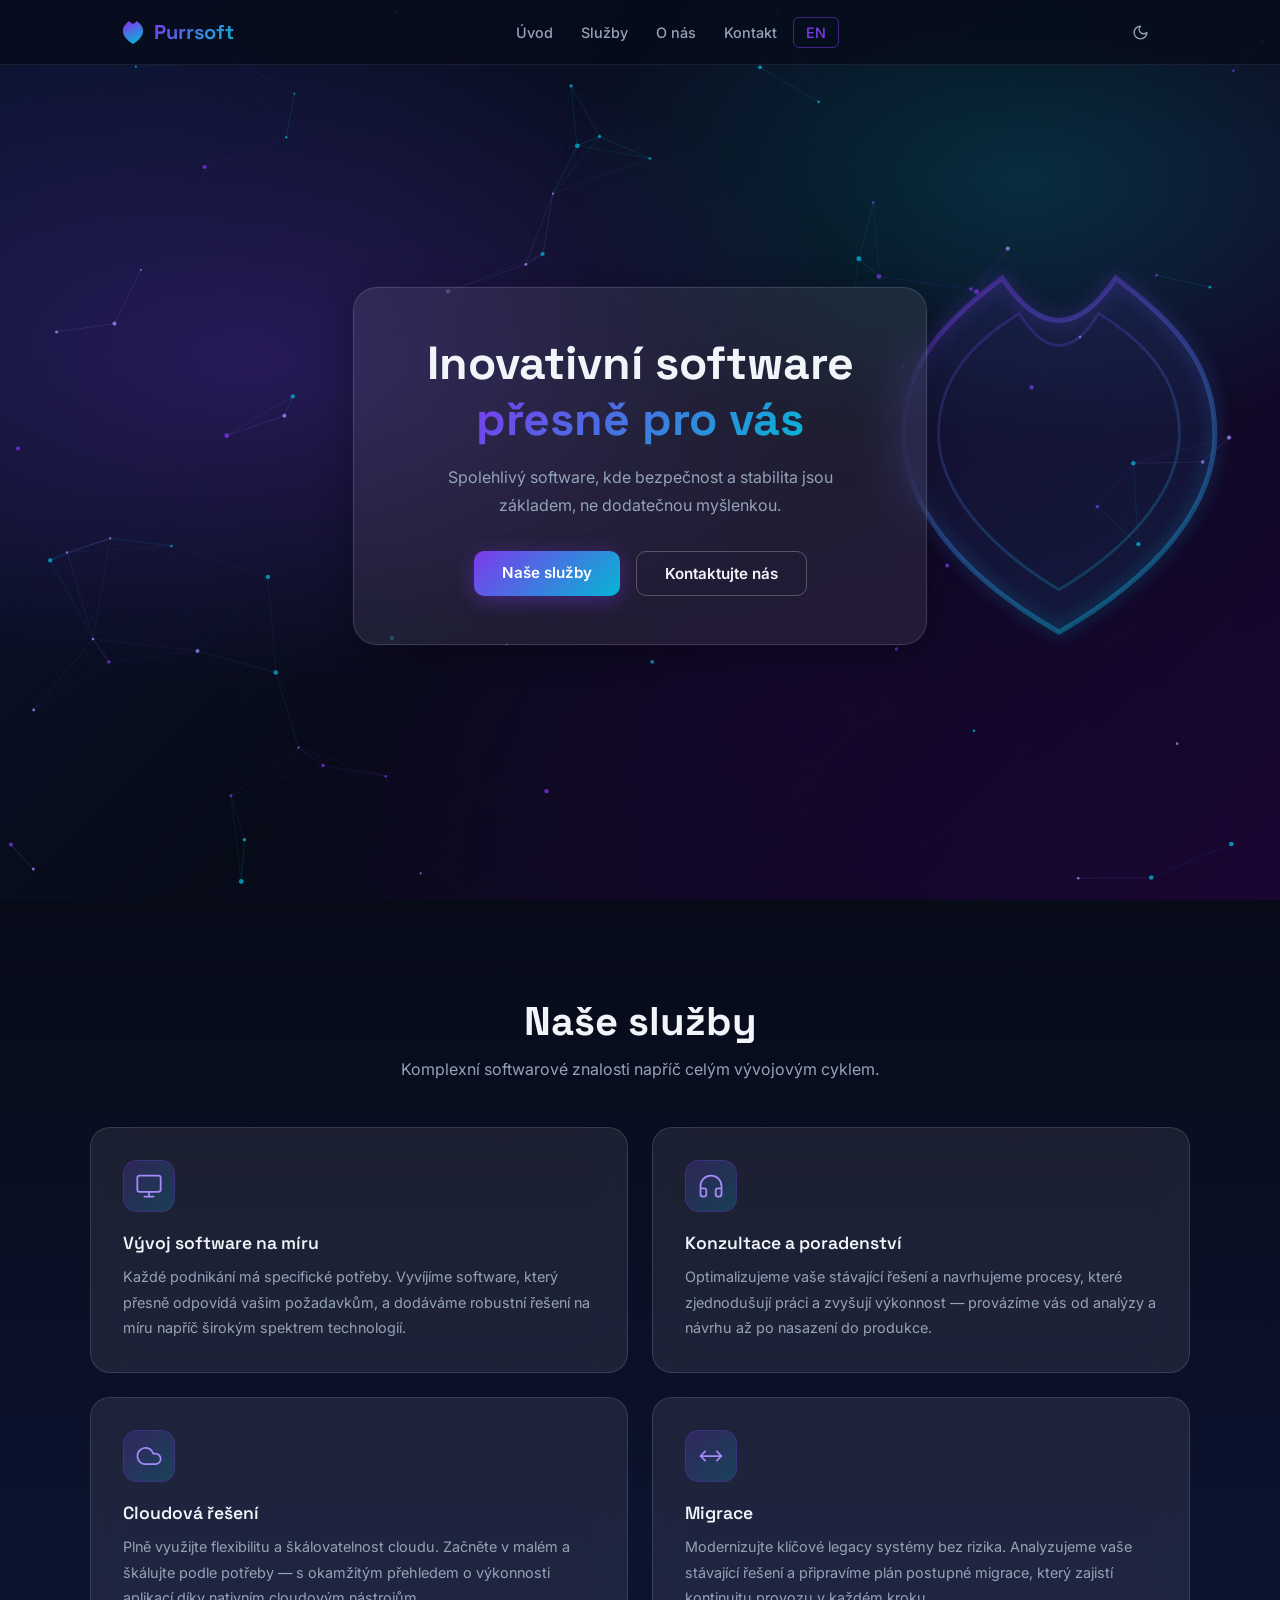
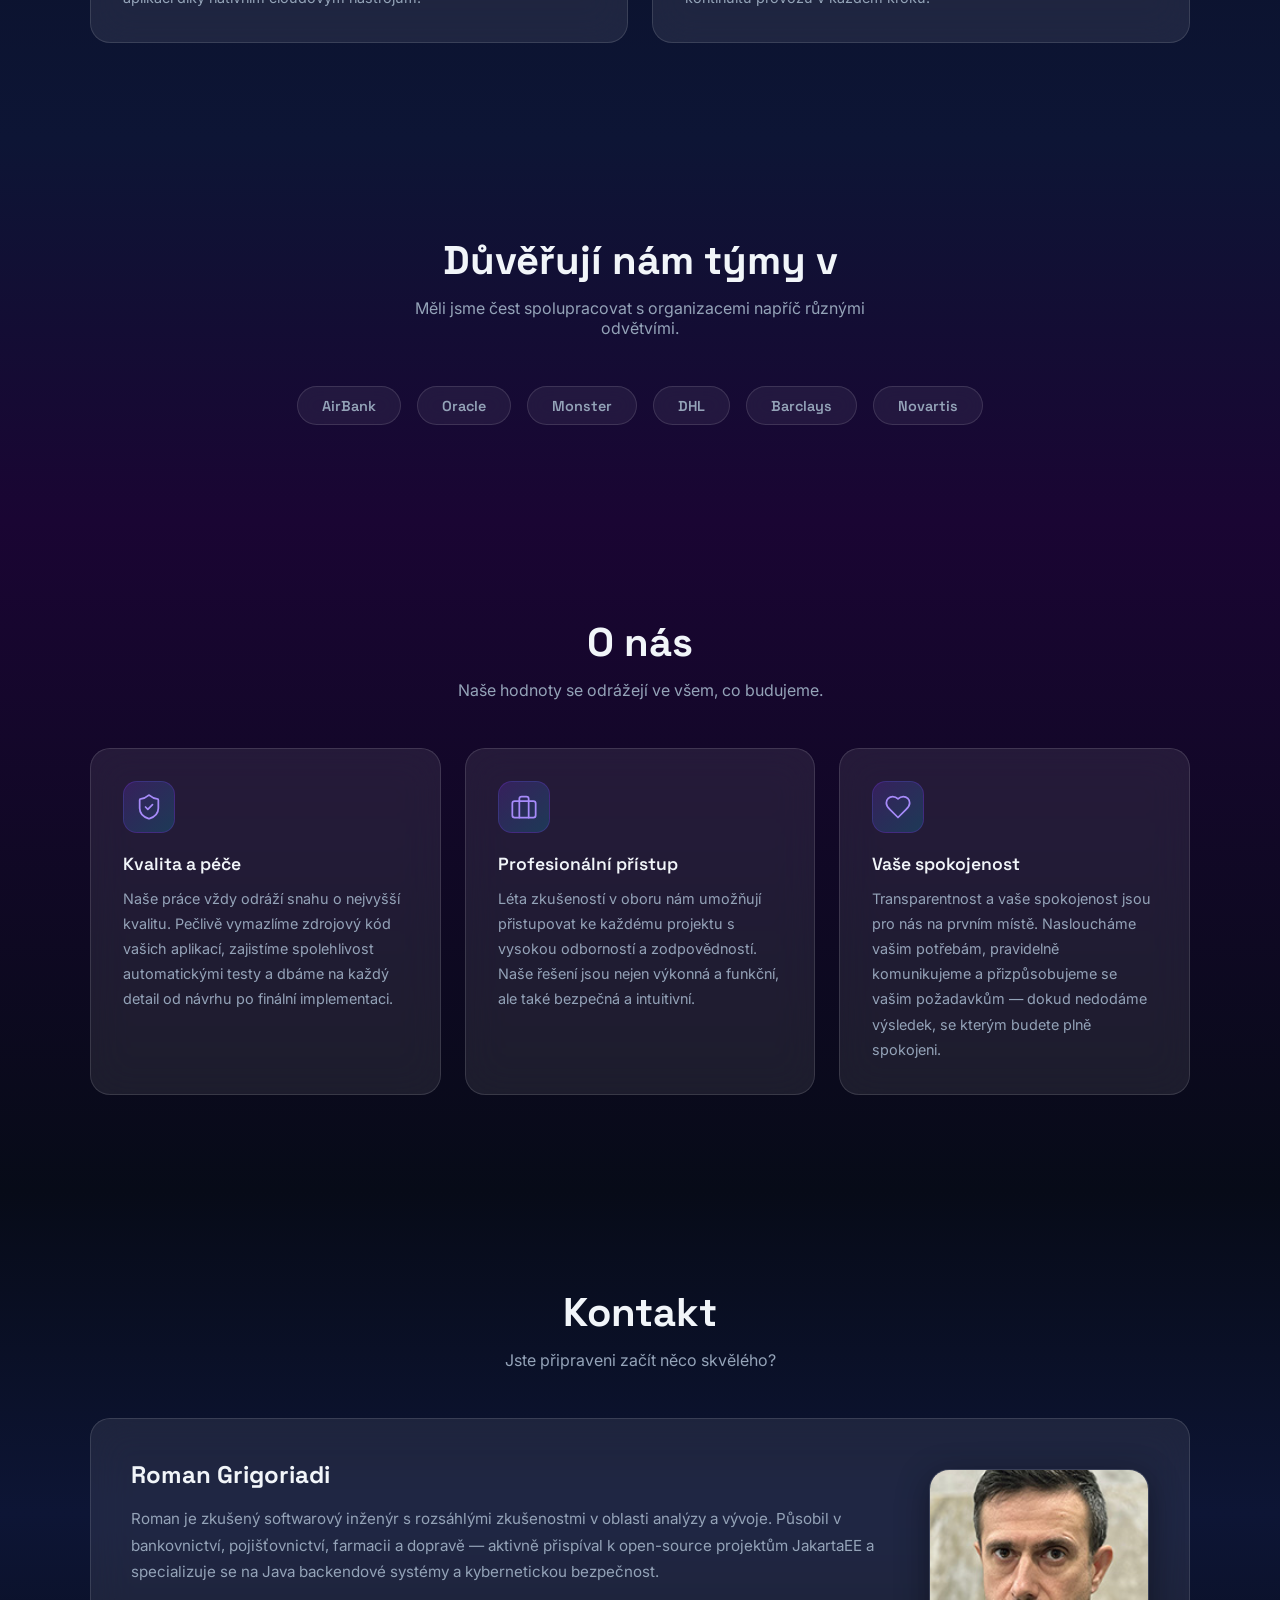
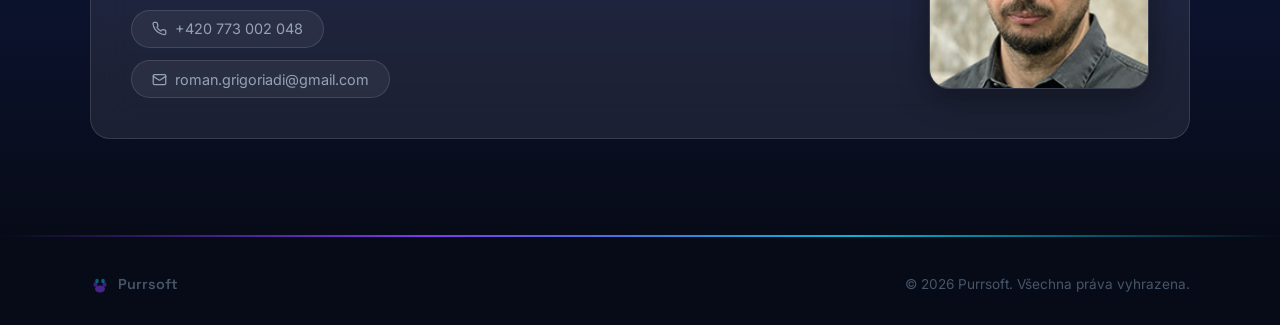
==== commit 6ae61972: "tsParticles JS effects" ====
--- a/cs/index.html
+++ b/cs/index.html
@@ -50,6 +50,7 @@
 
     <!-- Hero -->
     <section class="hero" id="hero">
+        <canvas id="particles-canvas" aria-hidden="true"></canvas>
         <div class="hero-cat" aria-hidden="true">
             <svg width="340" height="397" viewBox="0 0 24 28" fill="none" xmlns="http://www.w3.org/2000/svg">
                 <defs>
--- a/styles.css
+++ b/styles.css
@@ -220,6 +220,13 @@
     background: var(--hero-gradient);
     z-index: 0;
     transition: background 0.4s ease;
+}
+
+#particles-canvas {
+    position: absolute;
+    inset: 0;
+    z-index: 1;
+    pointer-events: none;
 }
 
 .hero-cat {
